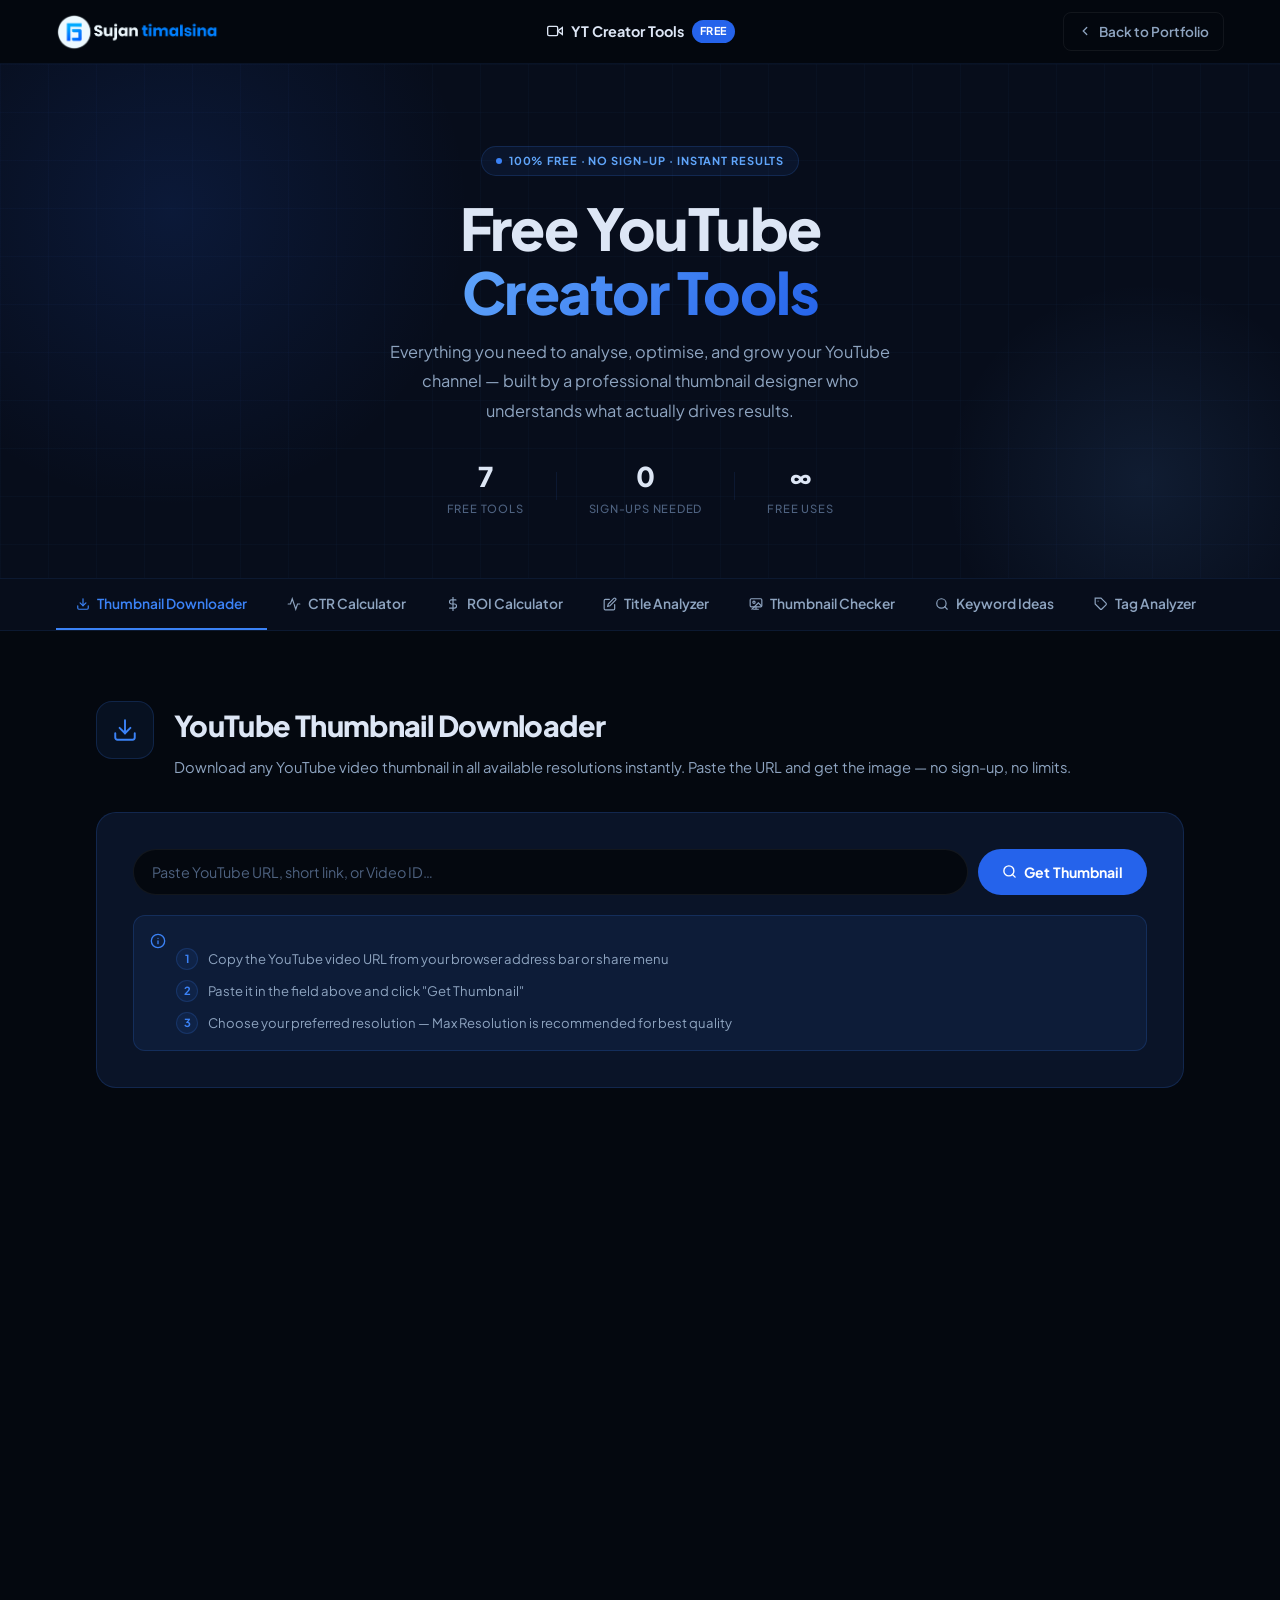
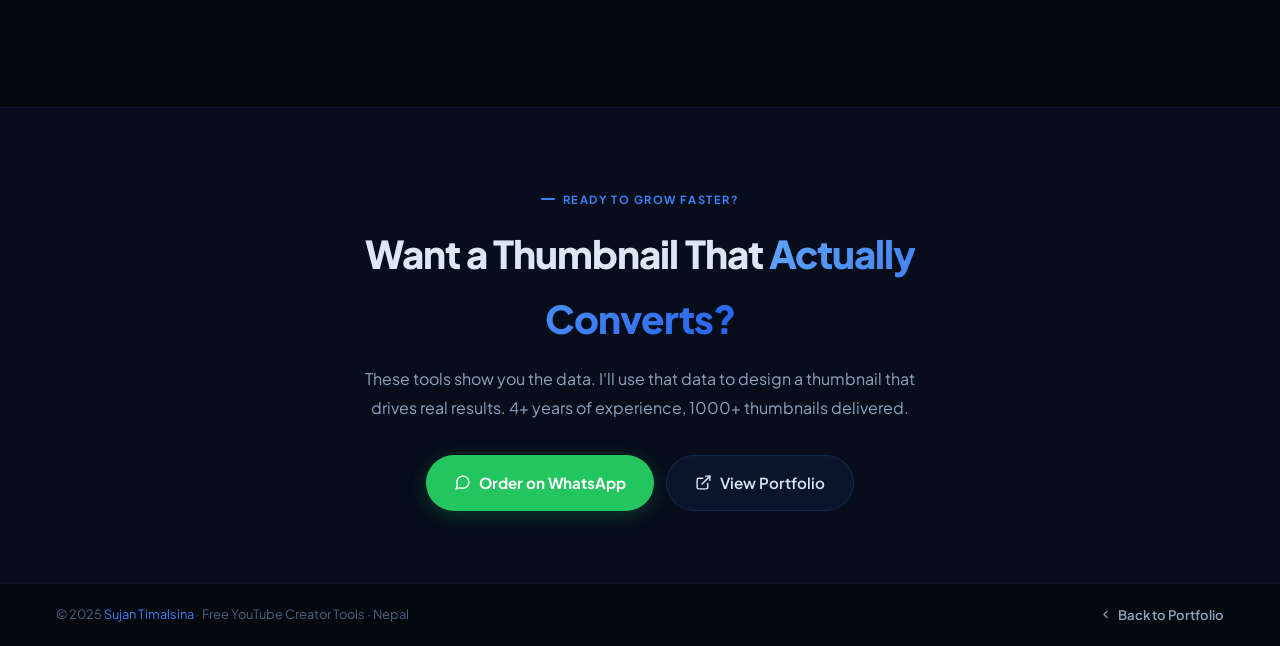
==== yt-tools.html @ bb6897b3 "first commit" ====
<!DOCTYPE html>
<html lang="en">
<head>
<meta charset="UTF-8"/>
<meta name="viewport" content="width=device-width,initial-scale=1.0,maximum-scale=5"/>
<meta name="description" content="Free YouTube Creator Tools by Sujan Timalsina – Thumbnail Downloader, CTR Calculator, ROI Calculator, Title Analyzer, and more."/>
<title>YT Tools – Free YouTube Creator Tools | Sujan Timalsina</title>
<link rel="preconnect" href="https://fonts.googleapis.com"/>
<link rel="preconnect" href="https://fonts.gstatic.com" crossorigin/>
<link href="https://fonts.googleapis.com/css2?family=Plus+Jakarta+Sans:wght@400;500;600;700;800&display=swap" rel="stylesheet"/>
<style>
:root{
  --bg:#04080f;--bg2:#070d1b;--bg3:#0a1428;--bg4:#0d1a33;
  --ac:#2563eb;--ac2:#3b82f6;--ac3:#60a5fa;
  --glow:rgba(37,99,235,.28);--sub:rgba(59,130,246,.08);--bdr:rgba(59,130,246,.18);
  --tx:#dde6f5;--tx2:#8ea4c0;--mt:#4e6280;
  --ln:rgba(59,130,246,.1);--ln2:rgba(255,255,255,.06);
  --ok:#22c55e;--warn:#f59e0b;--err:#ef4444;
  --r:12px;--r2:20px;
  --f:'Plus Jakarta Sans',system-ui,sans-serif;
}
*,*::before,*::after{box-sizing:border-box;margin:0;padding:0}
html{scroll-behavior:smooth;-webkit-text-size-adjust:100%}
body{background:var(--bg);color:var(--tx);font-family:var(--f);line-height:1.7;overflow-x:hidden;-webkit-font-smoothing:antialiased}
img{display:block;max-width:100%;height:auto}
a{text-decoration:none;color:inherit}
button{cursor:pointer;font-family:var(--f);border:none;background:none}
input,select,textarea{font-family:var(--f)}
::-webkit-scrollbar{width:4px}
::-webkit-scrollbar-track{background:var(--bg)}
::-webkit-scrollbar-thumb{background:var(--ac);border-radius:99px}
::selection{background:var(--ac);color:#fff}

/* ── LAYOUT ── */
.w{width:100%;max-width:1200px;margin:0 auto;padding:0 clamp(16px,5vw,56px)}
.wmd{width:100%;max-width:900px;margin:0 auto;padding:0 clamp(16px,5vw,56px)}
.ey{display:inline-flex;align-items:center;gap:8px;font-size:.7rem;font-weight:700;letter-spacing:.14em;text-transform:uppercase;color:var(--ac2);margin-bottom:12px}
.ey::before{content:'';width:14px;height:2px;background:var(--ac2);border-radius:2px;flex-shrink:0}
.gr{background:linear-gradient(130deg,var(--ac3),var(--ac));-webkit-background-clip:text;-webkit-text-fill-color:transparent;background-clip:text}
.rv{opacity:0;transform:translateY(20px);transition:opacity .55s ease,transform .55s ease}
.rv.in{opacity:1;transform:none}
.d1{transition-delay:.08s}.d2{transition-delay:.16s}.d3{transition-delay:.24s}

/* ── NAV ── */
#nav{position:sticky;top:0;z-index:200;height:clamp(56px,7vw,64px);display:flex;align-items:center;justify-content:space-between;padding:0 clamp(14px,5vw,56px);background:rgba(4,8,15,.92);backdrop-filter:blur(20px);-webkit-backdrop-filter:blur(20px);border-bottom:1px solid var(--ln)}
.nl img{height:clamp(28px,4.5vw,38px);width:auto}
.nback{display:inline-flex;align-items:center;gap:7px;color:var(--tx2);font-size:.85rem;font-weight:600;transition:color .2s;padding:7px 14px;border-radius:8px;border:1px solid var(--ln2)}
.nback:hover{color:var(--tx);border-color:var(--bdr);background:var(--sub)}
.ntitle{font-size:.9rem;font-weight:700;color:var(--tx);display:flex;align-items:center;gap:8px}
.ntitle span{background:var(--ac);color:#fff;font-size:.68rem;padding:2px 8px;border-radius:99px;font-weight:700;letter-spacing:.04em}

/* ── HERO BANNER ── */
.hero{background:var(--bg2);border-bottom:1px solid var(--ln);padding:clamp(48px,8vw,80px) clamp(16px,5vw,56px) clamp(36px,6vw,60px);text-align:center;position:relative;overflow:hidden}
.h-orb{position:absolute;border-radius:50%;pointer-events:none}
.h-orb1{width:clamp(300px,50vw,600px);height:clamp(300px,50vw,600px);background:radial-gradient(circle,rgba(37,99,235,.14) 0%,transparent 70%);top:-30%;left:-10%}
.h-orb2{width:clamp(200px,35vw,400px);height:clamp(200px,35vw,400px);background:radial-gradient(circle,rgba(96,165,250,.1) 0%,transparent 70%);bottom:-20%;right:-5%}
.hg{position:absolute;inset:0;background-image:linear-gradient(rgba(59,130,246,.03) 1px,transparent 1px),linear-gradient(90deg,rgba(59,130,246,.03) 1px,transparent 1px);background-size:48px 48px;pointer-events:none}
.hero-in{position:relative;z-index:1;max-width:680px;margin:0 auto}
.hero-badge{display:inline-flex;align-items:center;gap:7px;padding:5px 14px;border-radius:99px;border:1px solid var(--bdr);background:var(--sub);font-size:.69rem;font-weight:700;letter-spacing:.08em;text-transform:uppercase;color:var(--ac3);margin-bottom:20px}
.hd{width:6px;height:6px;border-radius:50%;background:var(--ac2);animation:bk 2s infinite;flex-shrink:0}
@keyframes bk{0%,100%{opacity:1}50%{opacity:.2}}
.hero h1{font-size:clamp(2rem,5.5vw,3.6rem);font-weight:800;line-height:1.1;letter-spacing:-.028em;margin-bottom:14px}
.hero p{color:var(--tx2);font-size:clamp(.88rem,2vw,1.02rem);line-height:1.8;max-width:520px;margin:0 auto 28px}
.tool-count-row{display:flex;align-items:center;justify-content:center;gap:clamp(16px,4vw,32px);flex-wrap:wrap}
.tc-item{text-align:center}
.tc-item .n{font-size:clamp(1.3rem,3vw,1.7rem);font-weight:800;color:var(--tx);letter-spacing:-.02em}
.tc-item .l{font-size:.7rem;font-weight:500;color:var(--mt);text-transform:uppercase;letter-spacing:.07em}
.tc-div{width:1px;height:28px;background:var(--ln)}

/* ── TOOL NAV PILLS ── */
.tool-nav{background:var(--bg2);border-bottom:1px solid var(--ln);padding:0 clamp(16px,5vw,56px);position:sticky;top:clamp(56px,7vw,64px);z-index:190;overflow-x:auto;scrollbar-width:none}
.tool-nav::-webkit-scrollbar{display:none}
.tool-nav-in{display:flex;gap:0;max-width:1200px;margin:0 auto}
.tn-btn{flex-shrink:0;display:flex;align-items:center;gap:7px;padding:clamp(12px,2.5vw,16px) clamp(14px,2.5vw,20px);font-size:clamp(.78rem,1.8vw,.86rem);font-weight:600;color:var(--tx2);border-bottom:2px solid transparent;transition:all .22s;cursor:pointer;white-space:nowrap;background:none;border-top:none;border-left:none;border-right:none}
.tn-btn:hover{color:var(--tx);border-bottom-color:var(--bdr)}
.tn-btn.on{color:var(--ac2);border-bottom-color:var(--ac2)}
.tn-btn svg{flex-shrink:0;color:inherit}

/* ── TOOLS GRID ── */
.tools-wrap{padding:clamp(40px,6vw,70px) 0}
.tool-section{margin-bottom:clamp(48px,7vw,80px);scroll-margin-top:clamp(120px,18vw,148px)}
.tool-hdr{display:flex;align-items:flex-start;gap:clamp(14px,2.5vw,20px);margin-bottom:clamp(22px,4vw,32px)}
.tool-icon-big{width:clamp(48px,6vw,58px);height:clamp(48px,6vw,58px);border-radius:clamp(12px,2vw,16px);background:var(--sub);border:1px solid var(--bdr);display:flex;align-items:center;justify-content:center;flex-shrink:0;color:var(--ac2)}
.tool-hdr-text h2{font-size:clamp(1.3rem,3vw,1.8rem);font-weight:800;letter-spacing:-.022em;margin-bottom:5px}
.tool-hdr-text p{color:var(--tx2);font-size:clamp(.84rem,1.8vw,.92rem);line-height:1.65}
.tool-card{background:var(--bg3);border:1px solid var(--bdr);border-radius:var(--r2);padding:clamp(22px,4vw,36px);transition:border-color .3s}
.tool-card:hover{border-color:var(--ac2)}
.tool-2col{display:grid;grid-template-columns:1fr 1fr;gap:clamp(16px,3vw,28px)}

/* ── SHARED FORM ── */
.ig{margin-bottom:clamp(12px,2vw,16px)}
.ig label{display:block;font-size:.73rem;font-weight:700;color:var(--tx2);margin-bottom:6px;text-transform:uppercase;letter-spacing:.06em}
.ig input,.ig select,.ig textarea{width:100%;background:var(--bg);border:1.5px solid var(--ln2);border-radius:10px;padding:clamp(10px,2vw,12px) 14px;color:var(--tx);font-size:.92rem;transition:border-color .2s;-webkit-appearance:none}
.ig input:focus,.ig select:focus,.ig textarea:focus{border-color:var(--ac2);outline:none}
.ig input::placeholder,.ig textarea::placeholder{color:var(--mt)}
.ig select{background-image:url("data:image/svg+xml,%3Csvg xmlns='http://www.w3.org/2000/svg' width='12' height='12' viewBox='0 0 24 24' fill='none' stroke='%238ea4c0' stroke-width='2.5' stroke-linecap='round'%3E%3Cpolyline points='6 9 12 15 18 9'/%3E%3C/svg%3E");background-repeat:no-repeat;background-position:right 14px center;padding-right:36px;cursor:pointer}
.ig textarea{resize:vertical;min-height:80px}
.ig-row{display:grid;grid-template-columns:1fr 1fr;gap:clamp(10px,2vw,16px)}
.btn-run{display:flex;align-items:center;justify-content:center;gap:8px;width:100%;background:var(--ac);color:#fff;border-radius:99px;padding:clamp(12px,2vw,14px);font-size:.94rem;font-weight:700;margin-top:clamp(14px,2.5vw,20px);transition:all .22s;border:none;cursor:pointer}
.btn-run:hover{background:#1d4ed8;transform:translateY(-2px);box-shadow:0 8px 24px var(--glow)}
.btn-sec{display:flex;align-items:center;justify-content:center;gap:7px;background:var(--bg);border:1.5px solid var(--bdr);color:var(--tx);border-radius:99px;padding:10px 20px;font-size:.86rem;font-weight:600;transition:all .22s;cursor:pointer}
.btn-sec:hover{border-color:var(--ac2);color:var(--ac2)}

/* ── RESULT BOXES ── */
.res-box{background:var(--bg);border:1.5px solid var(--bdr);border-radius:var(--r);padding:clamp(16px,3vw,24px);margin-top:clamp(14px,2.5vw,20px)}
.res-big{font-size:clamp(2rem,6vw,3.2rem);font-weight:800;color:var(--ac2);letter-spacing:-.04em;line-height:1;text-align:center}
.res-label{font-size:.78rem;color:var(--tx2);font-weight:500;text-align:center;margin-top:6px}
.res-grid{display:grid;grid-template-columns:repeat(3,1fr);gap:clamp(8px,1.5vw,12px);margin-top:clamp(12px,2vw,16px)}
.res-item{background:var(--bg2);border:1px solid var(--ln2);border-radius:var(--r);padding:clamp(11px,2vw,14px);text-align:center}
.res-item .rv2{font-size:clamp(1.1rem,2.5vw,1.35rem);font-weight:800;color:var(--tx)}
.res-item .rk{font-size:.7rem;color:var(--mt);font-weight:500;margin-top:2px}
.res-item.hi .rv2{color:var(--ac2)}
.gauge{width:100%;height:8px;background:var(--ln2);border-radius:99px;overflow:hidden;margin:clamp(12px,2vw,16px) 0 5px}
.gauge-bar{height:100%;border-radius:99px;background:linear-gradient(90deg,var(--ac),var(--ac3));transition:width .65s ease}
.rating-txt{font-size:.8rem;font-weight:600;text-align:center;min-height:18px;transition:color .3s}
.bm-table{margin-top:clamp(14px,2.5vw,20px);border:1px solid var(--ln2);border-radius:var(--r);overflow:hidden}
.bm-row{display:flex;justify-content:space-between;align-items:center;padding:clamp(9px,1.8vw,12px) clamp(12px,2vw,18px);border-bottom:1px solid var(--ln2);font-size:.8rem}
.bm-row:last-child{border-bottom:none}
.bm-row:hover{background:var(--bg2)}
.bm-label{color:var(--tx2);font-weight:500}
.bm-val{font-weight:700}
.tip-box{background:var(--sub);border:1px solid var(--bdr);border-radius:var(--r);padding:clamp(12px,2vw,16px);margin-top:clamp(12px,2vw,16px);display:flex;gap:10px;align-items:flex-start;font-size:.82rem;color:var(--tx2);line-height:1.65}
.tip-icon{flex-shrink:0;color:var(--ac2);margin-top:1px}

/* ── DOWNLOADER ── */
.dl-bar{display:flex;gap:clamp(8px,1.5vw,10px);margin-bottom:clamp(14px,2.5vw,20px);flex-wrap:wrap}
.dl-inp{flex:1;min-width:180px;background:var(--bg);border:1.5px solid var(--ln2);border-radius:99px;padding:clamp(11px,2vw,13px) 18px;color:var(--tx);font-size:.9rem;transition:border-color .2s}
.dl-inp:focus{border-color:var(--ac2);outline:none}
.dl-inp::placeholder{color:var(--mt)}
.dl-go{background:var(--ac);color:#fff;padding:clamp(11px,2vw,13px) clamp(18px,3vw,24px);border-radius:99px;font-size:.88rem;font-weight:700;transition:all .2s;display:inline-flex;align-items:center;gap:7px;white-space:nowrap;border:none;cursor:pointer}
.dl-go:hover{background:#1d4ed8}
.dl-err{display:none;align-items:center;gap:7px;color:var(--err);font-size:.82rem;margin:-6px 0 12px;padding:10px 14px;background:rgba(239,68,68,.07);border:1px solid rgba(239,68,68,.2);border-radius:var(--r)}
.dl-preview{display:none}
.dl-preview.show{display:block}
.dl-img-wrap{border-radius:12px;overflow:hidden;border:1.5px solid var(--bdr);margin-bottom:16px;position:relative}
.dl-img-wrap img{width:100%;aspect-ratio:16/9;object-fit:cover;display:block}
.dl-img-tag{position:absolute;top:10px;left:10px;background:rgba(0,0,0,.7);color:#fff;font-size:.72rem;font-weight:600;padding:4px 10px;border-radius:99px;backdrop-filter:blur(6px)}
.dl-q-grid{display:grid;grid-template-columns:repeat(2,1fr);gap:10px}
.dq-btn{display:flex;align-items:center;gap:8px;background:var(--bg);border:1.5px solid var(--bdr);color:var(--tx);border-radius:10px;padding:clamp(11px,2vw,13px) 14px;font-size:.83rem;font-weight:600;transition:all .2s;cursor:pointer;text-decoration:none;justify-content:center}
.dq-btn:hover{background:var(--ac);border-color:var(--ac);color:#fff}
.dq-res{font-size:.71rem;color:var(--mt);display:block;margin-top:2px}
.dl-steps{display:flex;flex-direction:column;gap:10px;margin-top:16px}
.dl-step{display:flex;gap:10px;align-items:flex-start;font-size:.82rem;color:var(--tx2)}
.dl-step-n{width:22px;height:22px;border-radius:50%;background:var(--sub);border:1px solid var(--bdr);display:flex;align-items:center;justify-content:center;font-size:.7rem;font-weight:700;color:var(--ac2);flex-shrink:0}

/* ── TAG ANALYZER ── */
.tag-out{display:flex;flex-wrap:wrap;gap:7px;margin-top:14px;min-height:40px}
.tag-chip{padding:5px 12px;border-radius:99px;font-size:.78rem;font-weight:600;border:1.5px solid}
.tag-chip.good{background:rgba(34,197,94,.1);border-color:rgba(34,197,94,.3);color:#4ade80}
.tag-chip.ok{background:rgba(245,158,11,.1);border-color:rgba(245,158,11,.3);color:#fbbf24}
.tag-chip.low{background:rgba(239,68,68,.1);border-color:rgba(239,68,68,.3);color:#f87171}
.char-counter{font-size:.72rem;color:var(--mt);text-align:right;margin-top:5px}
.score-ring-wrap{display:flex;flex-direction:column;align-items:center;gap:8px}
.score-ring{width:clamp(90px,12vw,110px);height:clamp(90px,12vw,110px);position:relative}
.score-ring svg{transform:rotate(-90deg)}
.score-ring-val{position:absolute;inset:0;display:flex;align-items:center;justify-content:center;font-size:clamp(1.2rem,2.5vw,1.5rem);font-weight:800;color:var(--tx)}
.score-ring-lbl{font-size:.72rem;color:var(--mt);font-weight:600;text-align:center}

/* ── THUMBNAIL CHECKER ── */
.upload-zone{border:2px dashed var(--bdr);border-radius:var(--r2);padding:clamp(32px,5vw,52px) clamp(20px,4vw,36px);text-align:center;cursor:pointer;transition:all .25s;position:relative;background:var(--bg)}
.upload-zone:hover,.upload-zone.drag{border-color:var(--ac2);background:var(--sub)}
.upload-zone input[type=file]{position:absolute;inset:0;opacity:0;cursor:pointer;width:100%;height:100%}
.upload-icon{width:52px;height:52px;border-radius:14px;background:var(--sub);border:1px solid var(--bdr);display:flex;align-items:center;justify-content:center;margin:0 auto 14px;color:var(--ac2)}
.upload-zone h4{font-size:.96rem;font-weight:700;margin-bottom:6px}
.upload-zone p{font-size:.82rem;color:var(--tx2)}
.checker-result{display:none}
.checker-result.show{display:block}
.cr-preview{border-radius:12px;overflow:hidden;border:1.5px solid var(--bdr);margin-bottom:18px}
.cr-preview img{width:100%;aspect-ratio:16/9;object-fit:contain;display:block;background:#111}
.cr-checks{display:flex;flex-direction:column;gap:8px}
.cr-check{display:flex;align-items:center;gap:10px;padding:clamp(10px,2vw,13px) clamp(12px,2vw,16px);border-radius:var(--r);border:1px solid var(--ln2);font-size:.86rem}
.cr-check .ico{width:28px;height:28px;border-radius:7px;display:flex;align-items:center;justify-content:center;flex-shrink:0}
.cr-check.pass .ico{background:rgba(34,197,94,.12);color:#4ade80}
.cr-check.fail .ico{background:rgba(239,68,68,.12);color:#f87171}
.cr-check.warn .ico{background:rgba(245,158,11,.12);color:#fbbf24}
.cr-check .lbl{flex:1;font-weight:600;color:var(--tx)}
.cr-check .val{font-size:.78rem;color:var(--tx2)}

/* ── KEYWORD IDEAS ── */
.kw-out{display:flex;flex-direction:column;gap:8px;margin-top:14px}
.kw-row{display:flex;align-items:center;gap:10px;padding:clamp(10px,2vw,13px) clamp(12px,2vw,16px);background:var(--bg);border:1px solid var(--ln2);border-radius:var(--r);transition:border-color .2s}
.kw-row:hover{border-color:var(--bdr)}
.kw-txt{flex:1;font-size:.88rem;font-weight:600;color:var(--tx)}
.kw-vol{font-size:.75rem;color:var(--tx2);white-space:nowrap}
.kw-diff{font-size:.72rem;font-weight:700;padding:2px 8px;border-radius:99px}
.kw-diff.easy{background:rgba(34,197,94,.12);color:#4ade80}
.kw-diff.med{background:rgba(245,158,11,.12);color:#fbbf24}
.kw-diff.hard{background:rgba(239,68,68,.12);color:#f87171}

/* ── TITLE ANALYZER ── */
.title-score-bar{display:flex;flex-direction:column;gap:10px;margin-top:14px}
.tsb-row{display:flex;align-items:center;gap:12px}
.tsb-label{font-size:.78rem;font-weight:600;color:var(--tx2);width:100px;flex-shrink:0}
.tsb-track{flex:1;height:7px;background:var(--ln2);border-radius:99px;overflow:hidden}
.tsb-fill{height:100%;border-radius:99px;transition:width .5s ease}
.tsb-val{font-size:.76rem;font-weight:700;width:36px;text-align:right;flex-shrink:0}
.title-tips{display:flex;flex-direction:column;gap:7px;margin-top:14px}
.title-tip{display:flex;align-items:flex-start;gap:9px;font-size:.82rem;color:var(--tx2);line-height:1.6}
.tt-ico{flex-shrink:0;margin-top:2px}

/* ── RESPONSIVE ── */
@media(max-width:900px){.tool-2col{grid-template-columns:1fr}}
@media(max-width:680px){
  .ig-row{grid-template-columns:1fr}
  .res-grid{grid-template-columns:1fr 1fr}
  .dl-q-grid{grid-template-columns:1fr}
  .tc-div{display:none}
}
@media(max-width:480px){
  .dl-bar{flex-direction:column}
  .dl-inp{min-width:unset;width:100%}
  .res-grid{grid-template-columns:repeat(2,1fr)}
}
</style>
</head>
<body>

<!-- NAV -->
<nav id="nav">
  <a href="index.html" class="nl"><img src="logo_png.png" alt="Sujan Timalsina"/></a>
  <div class="ntitle">
    <svg width="16" height="16" viewBox="0 0 24 24" fill="none" stroke="currentColor" stroke-width="2" stroke-linecap="round"><polygon points="23 7 16 12 23 17 23 7"/><rect x="1" y="5" width="15" height="14" rx="2"/></svg>
    YT Creator Tools <span>FREE</span>
  </div>
  <a href="index.html" class="nback">
    <svg width="14" height="14" viewBox="0 0 24 24" fill="none" stroke="currentColor" stroke-width="2.2" stroke-linecap="round"><polyline points="15 18 9 12 15 6"/></svg>
    Back to Portfolio
  </a>
</nav>

<!-- HERO -->
<div class="hero">
  <div class="h-orb h-orb1"></div>
  <div class="h-orb h-orb2"></div>
  <div class="hg"></div>
  <div class="hero-in">
    <div class="hero-badge"><span class="hd"></span>100% Free · No Sign-up · Instant Results</div>
    <h1>Free YouTube<br/><span class="gr">Creator Tools</span></h1>
    <p>Everything you need to analyse, optimise, and grow your YouTube channel — built by a professional thumbnail designer who understands what actually drives results.</p>
    <div class="tool-count-row">
      <div class="tc-item"><div class="n">7</div><div class="l">Free Tools</div></div>
      <div class="tc-div"></div>
      <div class="tc-item"><div class="n">0</div><div class="l">Sign-ups needed</div></div>
      <div class="tc-div"></div>
      <div class="tc-item"><div class="n">∞</div><div class="l">Free uses</div></div>
    </div>
  </div>
</div>

<!-- TOOL NAV -->
<div class="tool-nav">
  <div class="tool-nav-in">
    <button class="tn-btn on" onclick="scrollTo('dl')">
      <svg width="14" height="14" viewBox="0 0 24 24" fill="none" stroke="currentColor" stroke-width="2" stroke-linecap="round"><path d="M21 15v4a2 2 0 01-2 2H5a2 2 0 01-2-2v-4"/><polyline points="7 10 12 15 17 10"/><line x1="12" y1="15" x2="12" y2="3"/></svg>
      Thumbnail Downloader
    </button>
    <button class="tn-btn" onclick="scrollTo('ctr')">
      <svg width="14" height="14" viewBox="0 0 24 24" fill="none" stroke="currentColor" stroke-width="2" stroke-linecap="round"><polyline points="22 12 18 12 15 21 9 3 6 12 2 12"/></svg>
      CTR Calculator
    </button>
    <button class="tn-btn" onclick="scrollTo('roi')">
      <svg width="14" height="14" viewBox="0 0 24 24" fill="none" stroke="currentColor" stroke-width="2" stroke-linecap="round"><line x1="12" y1="1" x2="12" y2="23"/><path d="M17 5H9.5a3.5 3.5 0 000 7h5a3.5 3.5 0 010 7H6"/></svg>
      ROI Calculator
    </button>
    <button class="tn-btn" onclick="scrollTo('title')">
      <svg width="14" height="14" viewBox="0 0 24 24" fill="none" stroke="currentColor" stroke-width="2" stroke-linecap="round"><path d="M11 4H4a2 2 0 00-2 2v14a2 2 0 002 2h14a2 2 0 002-2v-7"/><path d="M18.5 2.5a2.121 2.121 0 013 3L12 15l-4 1 1-4 9.5-9.5z"/></svg>
      Title Analyzer
    </button>
    <button class="tn-btn" onclick="scrollTo('checker')">
      <svg width="14" height="14" viewBox="0 0 24 24" fill="none" stroke="currentColor" stroke-width="2" stroke-linecap="round"><rect x="2" y="3" width="20" height="14" rx="2"/><path d="M8 21h8M12 17v4"/><circle cx="8.5" cy="9" r="2"/><path d="m21 15-5-5L5 21"/></svg>
      Thumbnail Checker
    </button>
    <button class="tn-btn" onclick="scrollTo('keyword')">
      <svg width="14" height="14" viewBox="0 0 24 24" fill="none" stroke="currentColor" stroke-width="2" stroke-linecap="round"><circle cx="11" cy="11" r="8"/><line x1="21" y1="21" x2="16.65" y2="16.65"/></svg>
      Keyword Ideas
    </button>
    <button class="tn-btn" onclick="scrollTo('tags')">
      <svg width="14" height="14" viewBox="0 0 24 24" fill="none" stroke="currentColor" stroke-width="2" stroke-linecap="round"><path d="M20.59 13.41l-7.17 7.17a2 2 0 01-2.83 0L2 12V2h10l8.59 8.59a2 2 0 010 2.82z"/><line x1="7" y1="7" x2="7.01" y2="7"/></svg>
      Tag Analyzer
    </button>
  </div>
</div>

<!-- TOOLS -->
<div class="tools-wrap">
  <div class="w">

    <!-- ① THUMBNAIL DOWNLOADER -->
    <div class="tool-section rv" id="dl">
      <div class="tool-hdr">
        <div class="tool-icon-big">
          <svg width="26" height="26" viewBox="0 0 24 24" fill="none" stroke="currentColor" stroke-width="1.8" stroke-linecap="round"><path d="M21 15v4a2 2 0 01-2 2H5a2 2 0 01-2-2v-4"/><polyline points="7 10 12 15 17 10"/><line x1="12" y1="15" x2="12" y2="3"/></svg>
        </div>
        <div class="tool-hdr-text">
          <h2>YouTube Thumbnail Downloader</h2>
          <p>Download any YouTube video thumbnail in all available resolutions instantly. Paste the URL and get the image — no sign-up, no limits.</p>
        </div>
      </div>
      <div class="tool-card">
        <div class="dl-bar">
          <input type="text" class="dl-inp" id="ytUrl" placeholder="Paste YouTube URL, short link, or Video ID…"/>
          <button class="dl-go" onclick="fetchThumb()">
            <svg width="15" height="15" viewBox="0 0 24 24" fill="none" stroke="currentColor" stroke-width="2.2" stroke-linecap="round"><circle cx="11" cy="11" r="8"/><line x1="21" y1="21" x2="16.65" y2="16.65"/></svg>
            Get Thumbnail
          </button>
        </div>
        <div class="dl-err" id="dlErr">
          <svg width="14" height="14" viewBox="0 0 24 24" fill="none" stroke="currentColor" stroke-width="2" stroke-linecap="round"><circle cx="12" cy="12" r="10"/><line x1="12" y1="8" x2="12" y2="12"/><line x1="12" y1="16" x2="12.01" y2="16"/></svg>
          Please enter a valid YouTube URL or Video ID.
        </div>
        <div class="dl-preview" id="dlPreview">
          <div class="dl-img-wrap">
            <img id="dlImg" src="" alt="Thumbnail Preview"/>
            <div class="dl-img-tag" id="dlVidId">Video ID: —</div>
          </div>
          <p style="font-size:.8rem;color:var(--tx2);font-weight:600;margin-bottom:10px">Choose quality to download:</p>
          <div class="dl-q-grid" id="dlBtns"></div>
        </div>
        <div class="tip-box" style="margin-top:16px">
          <svg class="tip-icon" width="16" height="16" viewBox="0 0 24 24" fill="none" stroke="currentColor" stroke-width="2" stroke-linecap="round"><circle cx="12" cy="12" r="10"/><line x1="12" y1="16" x2="12" y2="12"/><line x1="12" y1="8" x2="12.01" y2="8"/></svg>
          <div>
            <div class="dl-steps">
              <div class="dl-step"><span class="dl-step-n">1</span>Copy the YouTube video URL from your browser address bar or share menu</div>
              <div class="dl-step"><span class="dl-step-n">2</span>Paste it in the field above and click "Get Thumbnail"</div>
              <div class="dl-step"><span class="dl-step-n">3</span>Choose your preferred resolution — Max Resolution is recommended for best quality</div>
            </div>
          </div>
        </div>
      </div>
    </div>

    <!-- ② CTR CALCULATOR -->
    <div class="tool-section rv" id="ctr">
      <div class="tool-hdr">
        <div class="tool-icon-big">
          <svg width="26" height="26" viewBox="0 0 24 24" fill="none" stroke="currentColor" stroke-width="1.8" stroke-linecap="round"><polyline points="22 12 18 12 15 21 9 3 6 12 2 12"/></svg>
        </div>
        <div class="tool-hdr-text">
          <h2>CTR Calculator</h2>
          <p>Calculate your YouTube click-through rate, estimate retention, and see exactly how your channel stacks up against benchmarks.</p>
        </div>
      </div>
      <div class="tool-2col">
        <div class="tool-card">
          <div class="ig-row">
            <div class="ig"><label>Total Impressions</label><input type="number" id="cImp" placeholder="e.g. 50000" min="0" oninput="calcCTR()"/></div>
            <div class="ig"><label>Total Clicks (Views)</label><input type="number" id="cCli" placeholder="e.g. 2500" min="0" oninput="calcCTR()"/></div>
          </div>
          <div class="ig-row">
            <div class="ig"><label>Watch Time (hours)</label><input type="number" id="cWT" placeholder="e.g. 800" min="0" oninput="calcCTR()"/></div>
            <div class="ig"><label>Avg. View Duration (sec)</label><input type="number" id="cAVD" placeholder="e.g. 240" min="0" oninput="calcCTR()"/></div>
          </div>
          <div class="ig">
            <label>Content Niche</label>
            <select id="cNiche" onchange="calcCTR()">
              <option value="gen">General / Mixed</option>
              <option value="gaming">Gaming</option>
              <option value="edu">Education / Tutorials</option>
              <option value="finance">Finance / Business</option>
              <option value="lifestyle">Lifestyle / Vlogging</option>
              <option value="tech">Technology</option>
              <option value="fitness">Fitness / Health</option>
              <option value="food">Food / Cooking</option>
            </select>
          </div>
          <div class="bm-table" id="ctrBM">
            <div class="bm-row" style="background:var(--bg2);border-bottom:1px solid var(--ln2)"><span class="bm-label" style="font-weight:700;color:var(--tx)">Niche Benchmarks</span><span class="bm-val" style="color:var(--tx2);font-weight:500">Average CTR</span></div>
            <div class="bm-row"><span class="bm-label">Below Average</span><span class="bm-val" style="color:#f87171">&lt; 2%</span></div>
            <div class="bm-row"><span class="bm-label">Average</span><span class="bm-val" style="color:#fb923c">2% – 5%</span></div>
            <div class="bm-row"><span class="bm-label">Good</span><span class="bm-val" style="color:#facc15">5% – 10%</span></div>
            <div class="bm-row"><span class="bm-label">Excellent</span><span class="bm-val" style="color:#4ade80">&gt; 10%</span></div>
          </div>
        </div>
        <div>
          <div class="res-box">
            <div class="res-big" id="ctrVal">0.00%</div>
            <div class="res-label">Click-Through Rate</div>
            <div class="gauge"><div class="gauge-bar" id="ctrBar" style="width:0%"></div></div>
            <div class="rating-txt" id="ctrRat" style="color:var(--mt)">Enter your data to calculate</div>
          </div>
          <div class="res-grid" style="margin-top:12px">
            <div class="res-item hi"><div class="rv2" id="ctrViews">—</div><div class="rk">Total Views</div></div>
            <div class="res-item"><div class="rv2" id="ctrRet">—</div><div class="rk">Retention %</div></div>
            <div class="res-item"><div class="rv2" id="ctrScore">—</div><div class="rk">Score</div></div>
            <div class="res-item"><div class="rv2" id="ctrImprPV">—</div><div class="rk">Impr/View</div></div>
            <div class="res-item"><div class="rv2" id="ctrWTpV">—</div><div class="rk">Watch min/View</div></div>
            <div class="res-item hi"><div class="rv2" id="ctrGrade">—</div><div class="rk">Overall Grade</div></div>
          </div>
          <div class="tip-box">
            <svg class="tip-icon" width="15" height="15" viewBox="0 0 24 24" fill="none" stroke="currentColor" stroke-width="2" stroke-linecap="round"><polygon points="12 2 15.09 8.26 22 9.27 17 14.14 18.18 21.02 12 17.77 5.82 21.02 7 14.14 2 9.27 8.91 8.26 12 2"/></svg>
            <span>A professional thumbnail designer can increase your CTR by 2×–5×. <a href="index.html#contact" style="color:var(--ac2);font-weight:600">Get a custom thumbnail →</a></span>
          </div>
        </div>
      </div>
    </div>

    <!-- ③ ROI CALCULATOR -->
    <div class="tool-section rv" id="roi">
      <div class="tool-hdr">
        <div class="tool-icon-big">
          <svg width="26" height="26" viewBox="0 0 24 24" fill="none" stroke="currentColor" stroke-width="1.8" stroke-linecap="round"><line x1="12" y1="1" x2="12" y2="23"/><path d="M17 5H9.5a3.5 3.5 0 000 7h5a3.5 3.5 0 010 7H6"/></svg>
        </div>
        <div class="tool-hdr-text">
          <h2>Thumbnail ROI Calculator</h2>
          <p>Find out how much revenue a professional thumbnail investment can generate, and whether upgrading your designs makes financial sense.</p>
        </div>
      </div>
      <div class="tool-2col">
        <div class="tool-card">
          <div class="ig"><label>Thumbnail Design Cost ($)</label><input type="number" id="rCost" placeholder="e.g. 15" min="0" step="0.01" oninput="calcROI()"/></div>
          <div class="ig-row">
            <div class="ig"><label>Monthly Video Views</label><input type="number" id="rViews" placeholder="e.g. 10000" min="0" oninput="calcROI()"/></div>
            <div class="ig"><label>RPM ($ per 1K views)</label><input type="number" id="rRPM" placeholder="e.g. 3.50" min="0" step="0.01" oninput="calcROI()"/></div>
          </div>
          <div class="ig-row">
            <div class="ig"><label>Current CTR (%)</label><input type="number" id="rCurCTR" placeholder="e.g. 3" min="0" max="100" step="0.1" oninput="calcROI()"/></div>
            <div class="ig"><label>Expected CTR after upgrade (%)</label><input type="number" id="rNewCTR" placeholder="e.g. 8" min="0" max="100" step="0.1" oninput="calcROI()"/></div>
          </div>
          <div class="ig"><label>Monthly impressions</label><input type="number" id="rImpr" placeholder="e.g. 50000" min="0" oninput="calcROI()"/></div>
        </div>
        <div>
          <div class="res-box">
            <div class="res-big" id="roiVal" style="color:var(--ac2)">0%</div>
            <div class="res-label">Return on Investment</div>
          </div>
          <div class="res-grid" style="margin-top:12px">
            <div class="res-item hi"><div class="rv2" id="roiProfit">$0</div><div class="rk">Net Profit</div></div>
            <div class="res-item"><div class="rv2" id="roiRevenue">$0</div><div class="rk">Est. Revenue</div></div>
            <div class="res-item"><div class="rv2" id="roiExtraViews">0</div><div class="rk">Extra Views</div></div>
            <div class="res-item"><div class="rv2" id="roiCPV">$0.000</div><div class="rk">Cost / View</div></div>
            <div class="res-item"><div class="rv2" id="roiPayback">—</div><div class="rk">Payback Days</div></div>
            <div class="res-item hi"><div class="rv2" id="roiVerdict">—</div><div class="rk">Verdict</div></div>
          </div>
          <div class="bm-table" style="margin-top:12px">
            <div class="bm-row"><span class="bm-label">Break Even</span><span class="bm-val" style="color:#94a3b8">0%</span></div>
            <div class="bm-row"><span class="bm-label">Good ROI</span><span class="bm-val" style="color:#facc15">50% – 200%</span></div>
            <div class="bm-row"><span class="bm-label">Excellent ROI</span><span class="bm-val" style="color:#4ade80">&gt; 200%</span></div>
          </div>
        </div>
      </div>
    </div>

    <!-- ④ VIDEO TITLE ANALYZER -->
    <div class="tool-section rv" id="title">
      <div class="tool-hdr">
        <div class="tool-icon-big">
          <svg width="26" height="26" viewBox="0 0 24 24" fill="none" stroke="currentColor" stroke-width="1.8" stroke-linecap="round"><path d="M11 4H4a2 2 0 00-2 2v14a2 2 0 002 2h14a2 2 0 002-2v-7"/><path d="M18.5 2.5a2.121 2.121 0 013 3L12 15l-4 1 1-4 9.5-9.5z"/></svg>
        </div>
        <div class="tool-hdr-text">
          <h2>Video Title Analyzer</h2>
          <p>Score your YouTube video title for length, power words, emotional impact, CTR potential, and SEO strength — instantly.</p>
        </div>
      </div>
      <div class="tool-2col">
        <div class="tool-card">
          <div class="ig">
            <label>Enter Your Video Title</label>
            <input type="text" id="titleInp" placeholder="e.g. I Built a PC for $200 and It Changed Everything" oninput="analyzeTitle()"/>
            <div class="char-counter" id="titleCC">0 / 100 characters</div>
          </div>
          <div class="ig">
            <label>Content Category</label>
            <select id="titleCat" onchange="analyzeTitle()">
              <option value="how-to">How-To / Tutorial</option>
              <option value="review">Review / Unboxing</option>
              <option value="challenge">Challenge / Experiment</option>
              <option value="vlog">Vlog / Story</option>
              <option value="list">List / Countdown</option>
              <option value="news">News / Update</option>
            </select>
          </div>
          <div class="tip-box">
            <svg class="tip-icon" width="15" height="15" viewBox="0 0 24 24" fill="none" stroke="currentColor" stroke-width="2" stroke-linecap="round"><path d="M9.663 17h4.673M12 3v1m6.364 1.636l-.707.707M21 12h-1M4 12H3M6.343 6.343l-.707-.707M6.343 17.657l-.707.707M16 12a4 4 0 11-8 0 4 4 0 018 0z"/></svg>
            <div><strong style="color:var(--tx)">Pro Tips:</strong> Aim for 50–70 characters. Use numbers, power words like "Ultimate", "Secret", "Proven". Create curiosity gaps. Include your main keyword near the start.</div>
          </div>
        </div>
        <div>
          <div class="res-box" style="text-align:center">
            <div style="display:flex;align-items:center;justify-content:center;gap:24px;flex-wrap:wrap">
              <div class="score-ring-wrap">
                <div class="score-ring">
                  <svg width="100%" height="100%" viewBox="0 0 110 110">
                    <circle cx="55" cy="55" r="48" fill="none" stroke="var(--ln2)" stroke-width="8"/>
                    <circle id="titleRingBar" cx="55" cy="55" r="48" fill="none" stroke="var(--ac2)" stroke-width="8" stroke-dasharray="301.6" stroke-dashoffset="301.6" stroke-linecap="round" style="transition:stroke-dashoffset .6s ease"/>
                  </svg>
                  <div class="score-ring-val" id="titleScore">0</div>
                </div>
                <div class="score-ring-lbl">Overall Score</div>
              </div>
            </div>
          </div>
          <div class="title-score-bar" id="titleBars"></div>
          <div class="title-tips" id="titleTips" style="margin-top:16px"></div>
        </div>
      </div>
    </div>

    <!-- ⑤ THUMBNAIL CHECKER -->
    <div class="tool-section rv" id="checker">
      <div class="tool-hdr">
        <div class="tool-icon-big">
          <svg width="26" height="26" viewBox="0 0 24 24" fill="none" stroke="currentColor" stroke-width="1.8" stroke-linecap="round"><rect x="2" y="3" width="20" height="14" rx="2"/><path d="M8 21h8M12 17v4"/><circle cx="8.5" cy="9" r="2"/><path d="m21 15-5-5L5 21"/></svg>
        </div>
        <div class="tool-hdr-text">
          <h2>Thumbnail Quality Checker</h2>
          <p>Upload your thumbnail and instantly check dimensions, file size, aspect ratio, and YouTube compliance — before you publish.</p>
        </div>
      </div>
      <div class="tool-2col">
        <div class="tool-card">
          <div class="upload-zone" id="dropZone">
            <input type="file" accept="image/*" onchange="checkThumb(this)" id="thumbFile"/>
            <div class="upload-icon">
              <svg width="24" height="24" viewBox="0 0 24 24" fill="none" stroke="currentColor" stroke-width="1.8" stroke-linecap="round"><path d="M21 15v4a2 2 0 01-2 2H5a2 2 0 01-2-2v-4"/><polyline points="17 8 12 3 7 8"/><line x1="12" y1="3" x2="12" y2="15"/></svg>
            </div>
            <h4>Upload Your Thumbnail</h4>
            <p>Drag & drop or click to browse<br/><span style="color:var(--mt);font-size:.75rem">JPG, PNG, WEBP · Max 2MB</span></p>
          </div>
          <div class="tip-box" style="margin-top:14px">
            <svg class="tip-icon" width="15" height="15" viewBox="0 0 24 24" fill="none" stroke="currentColor" stroke-width="2" stroke-linecap="round"><polyline points="20 6 9 17 4 12"/></svg>
            <div><strong style="color:var(--tx)">YouTube Requirements:</strong> 1280×720 px minimum, 16:9 ratio, JPG/PNG/GIF/WEBP, under 2MB. Custom thumbnails available for monetized channels.</div>
          </div>
        </div>
        <div class="checker-result" id="checkerResult">
          <div class="cr-preview"><img id="crImg" src="" alt="Thumbnail Preview"/></div>
          <div class="cr-checks" id="crChecks"></div>
        </div>
        <div id="checkerPlaceholder" style="display:flex;align-items:center;justify-content:center;height:200px;color:var(--mt);font-size:.88rem;flex-direction:column;gap:12px;background:var(--bg3);border:1px solid var(--ln2);border-radius:var(--r2)">
          <svg width="36" height="36" viewBox="0 0 24 24" fill="none" stroke="currentColor" stroke-width="1.4" stroke-linecap="round" style="opacity:.4"><rect x="2" y="3" width="20" height="14" rx="2"/><circle cx="8.5" cy="9" r="2"/><path d="m21 15-5-5L5 21"/></svg>
          Upload a thumbnail to see your quality report
        </div>
      </div>
    </div>

    <!-- ⑥ KEYWORD IDEAS -->
    <div class="tool-section rv" id="keyword">
      <div class="tool-hdr">
        <div class="tool-icon-big">
          <svg width="26" height="26" viewBox="0 0 24 24" fill="none" stroke="currentColor" stroke-width="1.8" stroke-linecap="round"><circle cx="11" cy="11" r="8"/><line x1="21" y1="21" x2="16.65" y2="16.65"/></svg>
        </div>
        <div class="tool-hdr-text">
          <h2>YouTube Keyword Ideas</h2>
          <p>Generate keyword and title ideas based on your topic. Discover what people are searching for, and find angles that haven't been over-covered.</p>
        </div>
      </div>
      <div class="tool-card">
        <div style="display:flex;gap:10px;flex-wrap:wrap;margin-bottom:20px">
          <div style="flex:1;min-width:200px" class="ig" style="margin:0">
            <label>Your Topic or Keyword</label>
            <input type="text" id="kwInp" placeholder="e.g. how to grow on YouTube" style="width:100%;background:var(--bg);border:1.5px solid var(--ln2);border-radius:10px;padding:12px 14px;color:var(--tx);font-size:.92rem"/>
          </div>
          <div class="ig" style="margin:0">
            <label>Niche</label>
            <select id="kwNiche" style="background:var(--bg);border:1.5px solid var(--ln2);border-radius:10px;padding:12px 14px;color:var(--tx);font-size:.92rem;min-width:140px;background-image:url(\"data:image/svg+xml,%3Csvg xmlns='http://www.w3.org/2000/svg' width='12' height='12' viewBox='0 0 24 24' fill='none' stroke='%238ea4c0' stroke-width='2.5' stroke-linecap='round'%3E%3Cpolyline points='6 9 12 15 18 9'/%3E%3C/svg%3E\");background-repeat:no-repeat;background-position:right 14px center;padding-right:36px;-webkit-appearance:none">
              <option>Gaming</option><option>Education</option><option>Tech</option><option>Finance</option>
              <option>Lifestyle</option><option>Fitness</option><option>Food</option><option>Travel</option>
            </select>
          </div>
          <div style="display:flex;align-items:flex-end">
            <button class="btn-run" style="margin:0;width:auto;padding:12px 24px" onclick="genKeywords()">
              <svg width="15" height="15" viewBox="0 0 24 24" fill="none" stroke="currentColor" stroke-width="2.2" stroke-linecap="round"><circle cx="11" cy="11" r="8"/><line x1="21" y1="21" x2="16.65" y2="16.65"/></svg>
              Generate Ideas
            </button>
          </div>
        </div>
        <div class="kw-out" id="kwOut">
          <div style="color:var(--mt);font-size:.88rem;padding:20px 0;text-align:center;width:100%">Enter a topic and click Generate to see keyword ideas</div>
        </div>
      </div>
    </div>

    <!-- ⑦ TAG ANALYZER -->
    <div class="tool-section rv" id="tags">
      <div class="tool-hdr">
        <div class="tool-icon-big">
          <svg width="26" height="26" viewBox="0 0 24 24" fill="none" stroke="currentColor" stroke-width="1.8" stroke-linecap="round"><path d="M20.59 13.41l-7.17 7.17a2 2 0 01-2.83 0L2 12V2h10l8.59 8.59a2 2 0 010 2.82z"/><line x1="7" y1="7" x2="7.01" y2="7"/></svg>
        </div>
        <div class="tool-hdr-text">
          <h2>YouTube Tag Analyzer</h2>
          <p>Paste your video tags and instantly analyse their effectiveness — see which ones are strong, which need improvement, and what's missing.</p>
        </div>
      </div>
      <div class="tool-2col">
        <div class="tool-card">
          <div class="ig">
            <label>Paste Your Tags (comma-separated)</label>
            <textarea id="tagInp" rows="5" placeholder="thumbnail design, youtube tips, how to design thumbnails, youtube growth, ctr optimization…"></textarea>
            <div class="char-counter" id="tagCC">0 tags · 0 characters</div>
          </div>
          <button class="btn-run" onclick="analyzeTags()">
            <svg width="15" height="15" viewBox="0 0 24 24" fill="none" stroke="currentColor" stroke-width="2.2" stroke-linecap="round"><polyline points="22 12 18 12 15 21 9 3 6 12 2 12"/></svg>
            Analyze Tags
          </button>
        </div>
        <div>
          <div class="res-box" style="margin-top:0">
            <div class="res-grid" style="margin-top:0">
              <div class="res-item hi"><div class="rv2" id="tagCount">0</div><div class="rk">Total Tags</div></div>
              <div class="res-item"><div class="rv2" id="tagChars">0</div><div class="rk">Characters</div></div>
              <div class="res-item"><div class="rv2" id="tagScore2">—</div><div class="rk">Tag Score</div></div>
            </div>
          </div>
          <div class="tag-out" id="tagOut" style="margin-top:14px">
            <div style="color:var(--mt);font-size:.82rem;padding:8px 0">Your analysed tags will appear here</div>
          </div>
          <div class="bm-table" style="margin-top:14px">
            <div class="bm-row" style="background:var(--bg2)"><span class="bm-label" style="font-weight:700;color:var(--tx)">Tag Legend</span><span></span></div>
            <div class="bm-row"><span class="bm-label">🟢 Strong</span><span class="bm-val" style="color:#4ade80">3–30 chars, specific</span></div>
            <div class="bm-row"><span class="bm-label">🟡 Average</span><span class="bm-val" style="color:#fbbf24">1–2 words, broad</span></div>
            <div class="bm-row"><span class="bm-label">🔴 Weak</span><span class="bm-val" style="color:#f87171">Too short / too long</span></div>
          </div>
          <div id="tagSuggestions" style="margin-top:12px"></div>
        </div>
      </div>
    </div>

  </div><!-- /w -->
</div><!-- /tools-wrap -->

<!-- CTA FOOTER BANNER -->
<div style="background:var(--bg2);border-top:1px solid var(--ln);padding:clamp(48px,8vw,72px) clamp(16px,5vw,56px);text-align:center">
  <div style="max-width:580px;margin:0 auto">
    <div class="ey" style="justify-content:center">Ready to grow faster?</div>
    <h2 style="font-size:clamp(1.6rem,4vw,2.4rem);font-weight:800;letter-spacing:-.025em;margin-bottom:14px">Want a Thumbnail That <span class="gr">Actually Converts?</span></h2>
    <p style="color:var(--tx2);font-size:clamp(.88rem,2vw,1rem);line-height:1.8;margin-bottom:32px">These tools show you the data. I'll use that data to design a thumbnail that drives real results. 4+ years of experience, 1000+ thumbnails delivered.</p>
    <div style="display:flex;gap:12px;justify-content:center;flex-wrap:wrap">
      <a href="https://wa.link/rbuumc" target="_blank" style="display:inline-flex;align-items:center;gap:8px;background:#22c55e;color:#fff;padding:14px 28px;border-radius:99px;font-size:.95rem;font-weight:700;transition:all .22s;box-shadow:0 4px 18px rgba(34,197,94,.25)" onmouseover="this.style.background='#16a34a'" onmouseout="this.style.background='#22c55e'">
        <svg width="17" height="17" viewBox="0 0 24 24" fill="none" stroke="currentColor" stroke-width="2" stroke-linecap="round"><path d="M21 11.5a8.38 8.38 0 01-.9 3.8 8.5 8.5 0 01-7.6 4.7 8.38 8.38 0 01-3.8-.9L3 21l1.9-5.7a8.38 8.38 0 01-.9-3.8 8.5 8.5 0 014.7-7.6 8.38 8.38 0 013.8-.9h.5a8.48 8.48 0 018 8v.5z"/></svg>
        Order on WhatsApp
      </a>
      <a href="index.html#contact" style="display:inline-flex;align-items:center;gap:8px;border:1.5px solid var(--bdr);color:var(--tx);padding:14px 28px;border-radius:99px;font-size:.95rem;font-weight:600;transition:all .22s;background:var(--sub)" onmouseover="this.style.borderColor='var(--ac2)';this.style.color='var(--ac3)'" onmouseout="this.style.borderColor='var(--bdr)';this.style.color='var(--tx)'">
        <svg width="17" height="17" viewBox="0 0 24 24" fill="none" stroke="currentColor" stroke-width="2" stroke-linecap="round"><path d="M18 13v6a2 2 0 01-2 2H5a2 2 0 01-2-2V8a2 2 0 012-2h6"/><polyline points="15 3 21 3 21 9"/><line x1="10" y1="14" x2="21" y2="3"/></svg>
        View Portfolio
      </a>
    </div>
  </div>
</div>

<footer style="background:var(--bg);border-top:1px solid var(--ln);padding:20px clamp(16px,5vw,56px);display:flex;justify-content:space-between;align-items:center;flex-wrap:wrap;gap:12px">
  <p style="font-size:.8rem;color:var(--mt)">© 2025 <a href="index.html" style="color:var(--ac2)">Sujan Timalsina</a> · Free YouTube Creator Tools · Nepal</p>
  <a href="index.html" style="display:inline-flex;align-items:center;gap:6px;color:var(--tx2);font-size:.82rem;font-weight:600;transition:color .2s" onmouseover="this.style.color='var(--tx)'" onmouseout="this.style.color='var(--tx2)'">
    <svg width="13" height="13" viewBox="0 0 24 24" fill="none" stroke="currentColor" stroke-width="2" stroke-linecap="round"><polyline points="15 18 9 12 15 6"/></svg>
    Back to Portfolio
  </a>
</footer>

<script>
/* ── TOOL NAV SCROLL ── */
function scrollTo(id){
  document.getElementById(id).scrollIntoView({behavior:'smooth',block:'start'});
  document.querySelectorAll('.tn-btn').forEach(b=>b.classList.remove('on'));
  event.currentTarget.classList.add('on');
}
// update active tab on scroll
const sections=['dl','ctr','roi','title','checker','keyword','tags'];
window.addEventListener('scroll',()=>{
  const btns=document.querySelectorAll('.tn-btn');
  const off=document.getElementById('nav').offsetHeight+document.querySelector('.tool-nav').offsetHeight+60;
  let cur=0;
  sections.forEach((id,i)=>{const el=document.getElementById(id);if(el&&el.getBoundingClientRect().top<=off)cur=i;});
  btns.forEach((b,i)=>{b.classList.toggle('on',i===cur);});
},{passive:true});

/* ── THUMBNAIL DOWNLOADER ── */
function extractVid(url){
  const s=(url||'').trim();
  const pp=[/(?:youtube\.com\/watch\?v=|youtu\.be\/|youtube\.com\/embed\/|youtube\.com\/shorts\/)([a-zA-Z0-9_-]{11})/,/^([a-zA-Z0-9_-]{11})$/];
  for(const p of pp){const m=s.match(p);if(m)return m[1];}
  return null;
}
function fetchThumb(){
  const url=document.getElementById('ytUrl').value;
  const err=document.getElementById('dlErr');
  const prev=document.getElementById('dlPreview');
  const img=document.getElementById('dlImg');
  const btns=document.getElementById('dlBtns');
  err.style.display='none'; prev.classList.remove('show');
  const vid=extractVid(url);
  if(!vid){err.style.display='flex';return;}
  document.getElementById('dlVidId').textContent='Video ID: '+vid;
  img.src=`https://img.youtube.com/vi/${vid}/maxresdefault.jpg`;
  img.onerror=function(){this.src=`https://img.youtube.com/vi/${vid}/hqdefault.jpg`;this.onerror=null;};
  const qs=[{l:'Max Resolution',k:'maxresdefault',r:'1280×720'},{l:'High Quality',k:'hqdefault',r:'480×360'},{l:'Medium Quality',k:'mqdefault',r:'320×180'},{l:'Standard',k:'sddefault',r:'640×480'}];
  btns.innerHTML='';
  qs.forEach(q=>{
    const a=document.createElement('a');
    a.href=`https://img.youtube.com/vi/${vid}/${q.k}.jpg`;
    a.target='_blank'; a.className='dq-btn';
    a.innerHTML=`<svg width="13" height="13" viewBox="0 0 24 24" fill="none" stroke="currentColor" stroke-width="2.2" stroke-linecap="round"><path d="M21 15v4a2 2 0 01-2 2H5a2 2 0 01-2-2v-4"/><polyline points="7 10 12 15 17 10"/><line x1="12" y1="15" x2="12" y2="3"/></svg><div><strong>${q.l}</strong><span class="dq-res">${q.r}</span></div>`;
    btns.appendChild(a);
  });
  prev.classList.add('show');
}
document.getElementById('ytUrl').addEventListener('keydown',e=>{if(e.key==='Enter')fetchThumb();});

/* ── CTR CALCULATOR ── */
const nicheAvg={gen:[3,6],gaming:[2,5],edu:[4,8],finance:[3,7],lifestyle:[3,6],tech:[2,5],fitness:[3,7],food:[3,6]};
function calcCTR(){
  const imp=parseFloat(document.getElementById('cImp').value)||0;
  const cl=parseFloat(document.getElementById('cCli').value)||0;
  const wt=parseFloat(document.getElementById('cWT').value)||0;
  const avd=parseFloat(document.getElementById('cAVD').value)||0;
  const niche=document.getElementById('cNiche').value;
  const ctr=imp>0?(cl/imp)*100:0;
  document.getElementById('ctrVal').textContent=ctr.toFixed(2)+'%';
  document.getElementById('ctrBar').style.width=Math.min(ctr*6,100)+'%';
  const [lo,hi]=nicheAvg[niche]||[3,6];
  let r='Enter your data to calculate',col='var(--mt)',grade='—';
  if(imp||cl){
    if(ctr<lo){r='📉 Below average for your niche — thumbnail upgrade needed';col='#f87171';grade='D'}
    else if(ctr<hi){r='📊 Average for your niche — room to improve';col='#fb923c';grade='C'}
    else if(ctr<hi*1.5){r='✅ Good CTR — performing above average!';col='#facc15';grade='B'}
    else{r='🚀 Excellent CTR — top performer in your niche!';col='#4ade80';grade='A'}
  }
  const rat=document.getElementById('ctrRat');
  rat.textContent=r;rat.style.color=col;
  document.getElementById('ctrViews').textContent=cl>0?cl.toLocaleString():'—';
  document.getElementById('ctrGrade').textContent=grade;
  document.getElementById('ctrGrade').style.color=col;
  const ret=(wt>0&&avd>0&&cl>0)?Math.min(((wt*3600/cl)/avd)*100,100).toFixed(1)+'%':'—';
  document.getElementById('ctrRet').textContent=ret;
  document.getElementById('ctrScore').textContent=ctr<2?'Poor':ctr<hi?'Fair':ctr<hi*1.5?'Good':'Excellent';
  document.getElementById('ctrImprPV').textContent=imp>0&&cl>0?(imp/cl).toFixed(1)+'x':'—';
  document.getElementById('ctrWTpV').textContent=wt>0&&cl>0?((wt*60/cl).toFixed(1)+' min'):'—';
}

/* ── ROI CALCULATOR ── */
function calcROI(){
  const cost=parseFloat(document.getElementById('rCost').value)||0;
  const views=parseFloat(document.getElementById('rViews').value)||0;
  const rpm=parseFloat(document.getElementById('rRPM').value)||0;
  const curCTR=parseFloat(document.getElementById('rCurCTR').value)||0;
  const newCTR=parseFloat(document.getElementById('rNewCTR').value)||0;
  const impr=parseFloat(document.getElementById('rImpr').value)||0;
  const curViews=impr>0?impr*(curCTR/100):views;
  const newViews=impr>0?impr*(newCTR/100):views*(newCTR/Math.max(curCTR,1));
  const extraViews=Math.max(newViews-curViews,0);
  const revenue=(newViews/1000)*rpm;
  const curRevenue=(curViews/1000)*rpm;
  const gain=revenue-curRevenue;
  const profit=gain-cost;
  const roi=cost>0?((profit/cost)*100):0;
  const cpv=newViews>0?(cost/newViews):0;
  const payback=(gain>0?(cost/gain*30).toFixed(0)+' days':'N/A');
  document.getElementById('roiVal').textContent=(roi>=0?'+':'')+roi.toFixed(0)+'%';
  document.getElementById('roiVal').style.color=roi>50?'#4ade80':roi>0?'#facc15':'#f87171';
  document.getElementById('roiProfit').textContent=profit>=0?'$'+profit.toFixed(2):'-$'+Math.abs(profit).toFixed(2);
  document.getElementById('roiRevenue').textContent='$'+revenue.toFixed(2);
  document.getElementById('roiExtraViews').textContent=extraViews>0?'+'+Math.round(extraViews).toLocaleString():'0';
  document.getElementById('roiCPV').textContent='$'+cpv.toFixed(4);
  document.getElementById('roiPayback').textContent=payback;
  const verdict=roi>200?'Excellent':roi>50?'Good':roi>0?'Fair':'Risky';
  document.getElementById('roiVerdict').textContent=verdict;
  document.getElementById('roiVerdict').style.color=roi>200?'#4ade80':roi>50?'#facc15':roi>0?'#fb923c':'#f87171';
}

/* ── TITLE ANALYZER ── */
const powerWords=['ultimate','secret','proven','best','free','how to','why','what','never','always','instantly','amazing','incredible','surprising','shocking','unbelievable','complete','step-by-step','beginners','advanced','professional','easy','simple','fast','quick'];
const numRegex=/\d+/;
function analyzeTitle(){
  const t=document.getElementById('titleInp').value;
  const cc=document.getElementById('titleCC');
  cc.textContent=t.length+' / 100 characters';
  cc.style.color=t.length>70?'#f87171':t.length>50?'#4ade80':'var(--mt)';
  if(!t.trim()){
    document.getElementById('titleScore').textContent='0';
    document.getElementById('titleRingBar').setAttribute('stroke-dashoffset','301.6');
    document.getElementById('titleBars').innerHTML='';
    document.getElementById('titleTips').innerHTML='';
    return;
  }
  const low=t.toLowerCase();
  const words=t.split(/\s+/).filter(Boolean);
  // scores
  const lenScore=t.length>=40&&t.length<=70?100:t.length>=30&&t.length<=80?70:40;
  const pwCount=powerWords.filter(p=>low.includes(p)).length;
  const pwScore=Math.min(pwCount*35,100);
  const numScore=numRegex.test(t)?100:0;
  const capsWords=words.filter(w=>w.length>1&&w[0]===w[0].toUpperCase()&&w[0]!==w[0].toLowerCase()).length;
  const capsScore=Math.min((capsWords/Math.max(words.length,1))*100*1.5,100);
  const hasCuriosity=['?','...','this','revealed','truth','real','actually','you won\'t','never seen','secret'].some(k=>low.includes(k));
  const curiosityScore=hasCuriosity?100:40;
  const overall=Math.round((lenScore*.25)+(pwScore*.3)+(numScore*.15)+(capsScore*.1)+(curiosityScore*.2));
  document.getElementById('titleScore').textContent=overall;
  const dash=301.6;
  document.getElementById('titleRingBar').setAttribute('stroke-dashoffset',dash-(dash*(overall/100)));
  document.getElementById('titleRingBar').setAttribute('stroke',overall>=70?'#4ade80':overall>=45?'#fbbf24':'#f87171');
  const bars=[{l:'Length',v:lenScore},{l:'Power Words',v:pwScore},{l:'Numbers',v:numScore},{l:'Curiosity',v:curiosityScore},{l:'Capitalisation',v:capsScore}];
  document.getElementById('titleBars').innerHTML=bars.map(b=>{
    const c=b.v>=70?'#4ade80':b.v>=40?'#fbbf24':'#f87171';
    return `<div class="tsb-row"><span class="tsb-label">${b.l}</span><div class="tsb-track"><div class="tsb-fill" style="width:${b.v}%;background:${c}"></div></div><span class="tsb-val" style="color:${c}">${b.v}</span></div>`;
  }).join('');
  const tips=[];
  if(t.length<40)tips.push({ok:false,msg:'Your title is too short. Aim for 50–70 characters for better discovery.'});
  if(t.length>80)tips.push({ok:false,msg:'Your title might get cut off. Keep it under 70 characters if possible.'});
  if(!numRegex.test(t))tips.push({ok:false,msg:'Add a number (e.g. "7 Ways", "In 5 Minutes") — numbered titles get more clicks.'});
  if(pwCount===0)tips.push({ok:false,msg:'Include a power word like "Ultimate", "Secret", "Proven", "Best", or "How to".'});
  if(overall>=70)tips.push({ok:true,msg:'Great title! It scores well on key CTR factors.'});
  if(!hasCuriosity)tips.push({ok:false,msg:'Create a curiosity gap — hint at the benefit without giving it all away.'});
  document.getElementById('titleTips').innerHTML=tips.map(tp=>`<div class="title-tip"><span class="tt-ico">${tp.ok?`<svg width="14" height="14" viewBox="0 0 24 24" fill="none" stroke="#4ade80" stroke-width="2.5" stroke-linecap="round"><polyline points="20 6 9 17 4 12"/></svg>`:`<svg width="14" height="14" viewBox="0 0 24 24" fill="none" stroke="#fbbf24" stroke-width="2.5" stroke-linecap="round"><line x1="12" y1="8" x2="12" y2="12"/><line x1="12" y1="16" x2="12.01" y2="16"/></svg>`}</span><span>${tp.msg}</span></div>`).join('');
}

/* ── THUMBNAIL CHECKER ── */
function checkThumb(input){
  const file=input.files[0];
  if(!file)return;
  const url=URL.createObjectURL(file);
  document.getElementById('crImg').src=url;
  document.getElementById('checkerPlaceholder').style.display='none';
  document.getElementById('checkerResult').classList.add('show');
  const img=new Image();
  img.onload=function(){
    const w=this.naturalWidth,h=this.naturalHeight;
    const ratio=(w/h).toFixed(2);
    const okRatio=Math.abs(w/h-16/9)<0.05;
    const okSize=w>=1280&&h>=720;
    const okFs=file.size<=2*1024*1024;
    const okType=['image/jpeg','image/png','image/gif','image/webp'].includes(file.type);
    const checks=[
      {ok:okSize,warn:false,l:'Minimum Dimensions',v:`${w}×${h}px`,tip:'YouTube requires at least 1280×720px'},
      {ok:okRatio,warn:false,l:'Aspect Ratio',v:`${ratio}:1 (${okRatio?'16:9 ✓':'not 16:9'})`,tip:'Must be 16:9 for YouTube'},
      {ok:okFs,warn:false,l:'File Size',v:`${(file.size/1024/1024).toFixed(2)}MB`,tip:'Must be under 2MB'},
      {ok:okType,warn:false,l:'File Format',v:file.type.split('/')[1].toUpperCase(),tip:'JPG, PNG, GIF, WEBP accepted'},
      {ok:w>=1920,warn:!okSize,l:'Recommended Size',v:w>=1920?'1920×1080 ✓':w>=1280?'OK (1280×720 min)':'Below recommended',tip:'1920×1080 recommended for retina displays'},
    ];
    document.getElementById('crChecks').innerHTML=checks.map(c=>{
      const cls=c.ok?'pass':c.warn?'warn':'fail';
      const ico=c.ok?`<svg width="13" height="13" viewBox="0 0 24 24" fill="none" stroke="currentColor" stroke-width="2.5" stroke-linecap="round"><polyline points="20 6 9 17 4 12"/></svg>`:c.warn?`<svg width="13" height="13" viewBox="0 0 24 24" fill="none" stroke="currentColor" stroke-width="2.5" stroke-linecap="round"><line x1="12" y1="8" x2="12" y2="12"/><line x1="12" y1="16" x2="12.01" y2="16"/></svg>`:`<svg width="13" height="13" viewBox="0 0 24 24" fill="none" stroke="currentColor" stroke-width="2.5" stroke-linecap="round"><line x1="18" y1="6" x2="6" y2="18"/><line x1="6" y1="6" x2="18" y2="18"/></svg>`;
      return `<div class="cr-check ${cls}"><div class="ico">${ico}</div><span class="lbl">${c.l}</span><span class="val">${c.v}</span></div>`;
    }).join('');
  };
  img.src=url;
}
// drag and drop
const dz=document.getElementById('dropZone');
dz.addEventListener('dragover',e=>{e.preventDefault();dz.classList.add('drag')});
dz.addEventListener('dragleave',()=>dz.classList.remove('drag'));
dz.addEventListener('drop',e=>{e.preventDefault();dz.classList.remove('drag');const f=e.dataTransfer.files[0];if(f){document.getElementById('thumbFile').files=e.dataTransfer.files;checkThumb(document.getElementById('thumbFile'));}});

/* ── KEYWORD IDEAS ── */
const kwData={
  gaming:['best gaming setup 2025','gaming tips for beginners','how to improve fps','best free games','gaming room tour','console vs pc gaming','gaming highlights'],
  education:['study tips for students','how to learn faster','best study methods','note taking techniques','exam preparation tips','online learning hacks'],
  tech:['best budget smartphone','tech unboxing','laptop buying guide','best apps 2025','smart home setup','AI tools for productivity'],
  finance:['how to save money fast','passive income ideas','investing for beginners','best side hustles','financial freedom tips','budgeting for beginners'],
  lifestyle:['morning routine ideas','productive day in my life','minimalist lifestyle tips','self improvement habits','daily routine vlog'],
  fitness:['home workout for beginners','how to lose weight fast','best diet plan','gym tips for beginners','workout motivation'],
  food:['easy recipes for beginners','5 minute meals','meal prep ideas','healthy eating on budget','best dessert recipes'],
  travel:['budget travel tips','best travel destinations 2025','solo travel guide','travel hacks and tips','cheapest countries to visit'],
};
function genKeywords(){
  const q=document.getElementById('kwInp').value.trim().toLowerCase();
  const niche=document.getElementById('kwNiche').value.toLowerCase();
  const base=kwData[niche]||kwData.education;
  const out=document.getElementById('kwOut');
  if(!q){out.innerHTML='<div style="color:var(--mt);font-size:.88rem;padding:20px 0;text-align:center;width:100%">Please enter a topic or keyword</div>';return;}
  const combined=[...base.map(k=>({kw:q+' '+k.split(' ').slice(-2).join(' '),vol:Math.floor(Math.random()*90+10)+'K',d:Math.random()<.4?'easy':Math.random()<.7?'med':'hard'})),
    {kw:'how to '+q,vol:Math.floor(Math.random()*150+50)+'K',d:'med'},
    {kw:q+' for beginners',vol:Math.floor(Math.random()*80+20)+'K',d:'easy'},
    {kw:'best '+q+' tips',vol:Math.floor(Math.random()*60+10)+'K',d:'easy'},
    {kw:q+' tutorial 2025',vol:Math.floor(Math.random()*120+30)+'K',d:'med'},
    {kw:'ultimate '+q+' guide',vol:Math.floor(Math.random()*40+5)+'K',d:'hard'},
    {kw:q+' mistakes to avoid',vol:Math.floor(Math.random()*50+10)+'K',d:'easy'},
  ].slice(0,10);
  out.innerHTML=combined.map(k=>`<div class="kw-row"><span class="kw-txt">${k.kw}</span><span class="kw-vol">${k.vol} searches</span><span class="kw-diff ${k.d}">${k.d==='easy'?'Low Comp':k.d==='med'?'Med Comp':'High Comp'}</span></div>`).join('');
}

/* ── TAG ANALYZER ── */
document.getElementById('tagInp').addEventListener('input',function(){
  const tags=this.value.split(',').map(t=>t.trim()).filter(Boolean);
  document.getElementById('tagCC').textContent=tags.length+' tags · '+this.value.length+' characters';
});
function analyzeTags(){
  const raw=document.getElementById('tagInp').value;
  const tags=raw.split(',').map(t=>t.trim()).filter(Boolean);
  if(!tags.length)return;
  document.getElementById('tagCount').textContent=tags.length;
  document.getElementById('tagChars').textContent=raw.length;
  const good=tags.filter(t=>t.length>=3&&t.length<=30).length;
  const score=Math.round((good/tags.length)*100);
  document.getElementById('tagScore2').textContent=score+'%';
  document.getElementById('tagOut').innerHTML=tags.map(t=>{
    const len=t.length;
    const cls=len>=3&&len<=30&&t.split(' ').length>=2?'good':len>=3&&len<=15?'ok':'low';
    return `<span class="tag-chip ${cls}">${t}</span>`;
  }).join('');
  const suggestions=[];
  if(tags.length<10)suggestions.push('Add more tags — you have '+tags.length+' but YouTube allows up to 500 characters worth.');
  if(tags.filter(t=>t.split(' ').length===1).length>tags.length*.5)suggestions.push('Include more multi-word tags (2-3 words) — they target more specific searches.');
  if(raw.length>450)suggestions.push('You\'re near the 500 character limit. Prioritise your most important tags.');
  if(suggestions.length)document.getElementById('tagSuggestions').innerHTML=suggestions.map(s=>`<div class="tip-box" style="margin-top:8px"><svg class="tip-icon" width="14" height="14" viewBox="0 0 24 24" fill="none" stroke="currentColor" stroke-width="2" stroke-linecap="round"><polygon points="12 2 15.09 8.26 22 9.27 17 14.14 18.18 21.02 12 17.77 5.82 21.02 7 14.14 2 9.27 8.91 8.26 12 2"/></svg><span>${s}</span></div>`).join('');
  else document.getElementById('tagSuggestions').innerHTML='<div class="tip-box"><svg class="tip-icon" width="14" height="14" viewBox="0 0 24 24" fill="none" stroke="#4ade80" stroke-width="2" stroke-linecap="round"><polyline points="20 6 9 17 4 12"/></svg><span style="color:#4ade80">Great tag set! Your tags are well-optimised.</span></div>';
}

/* ── REVEAL ── */
const obs=new IntersectionObserver(entries=>{
  entries.forEach(e=>{if(e.isIntersecting){e.target.classList.add('in');obs.unobserve(e.target);}});
},{threshold:0.06,rootMargin:'0px 0px -20px 0px'});
document.querySelectorAll('.rv').forEach(el=>obs.observe(el));
</script>
</body>
</html>
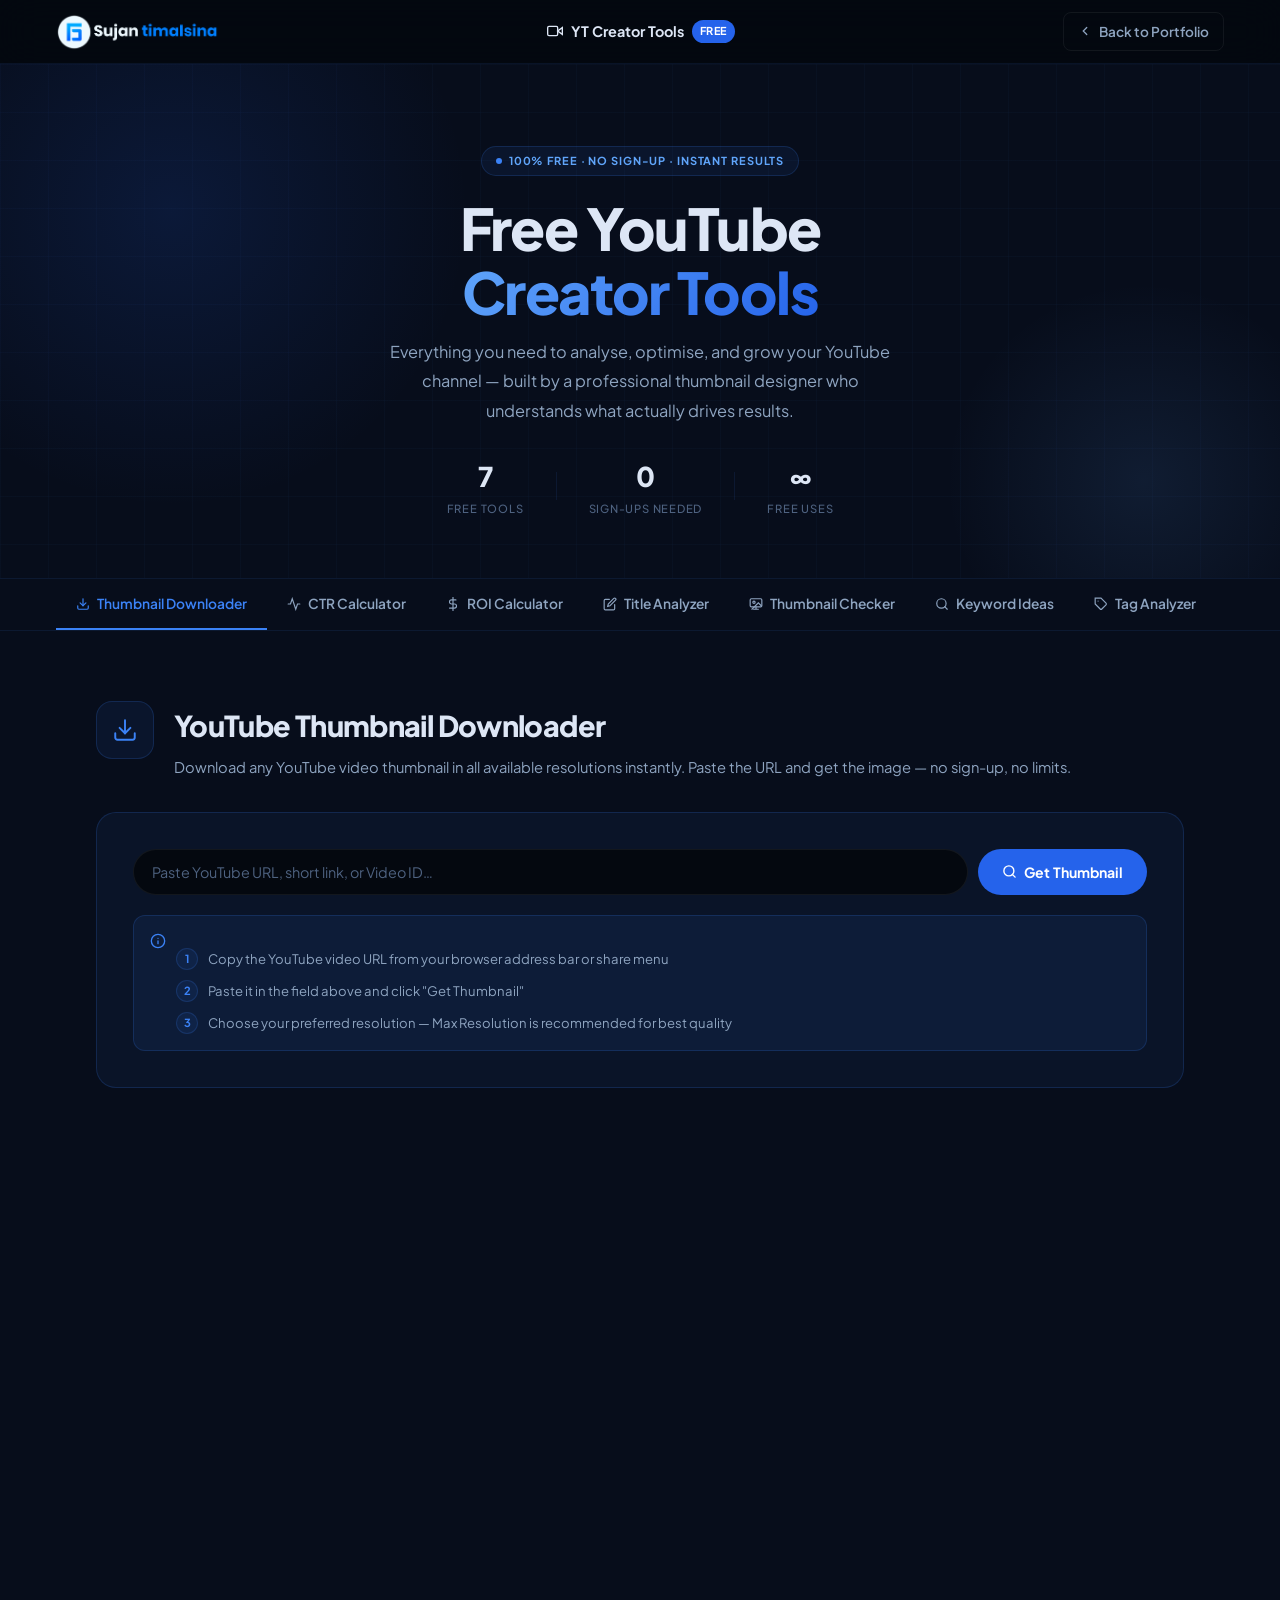
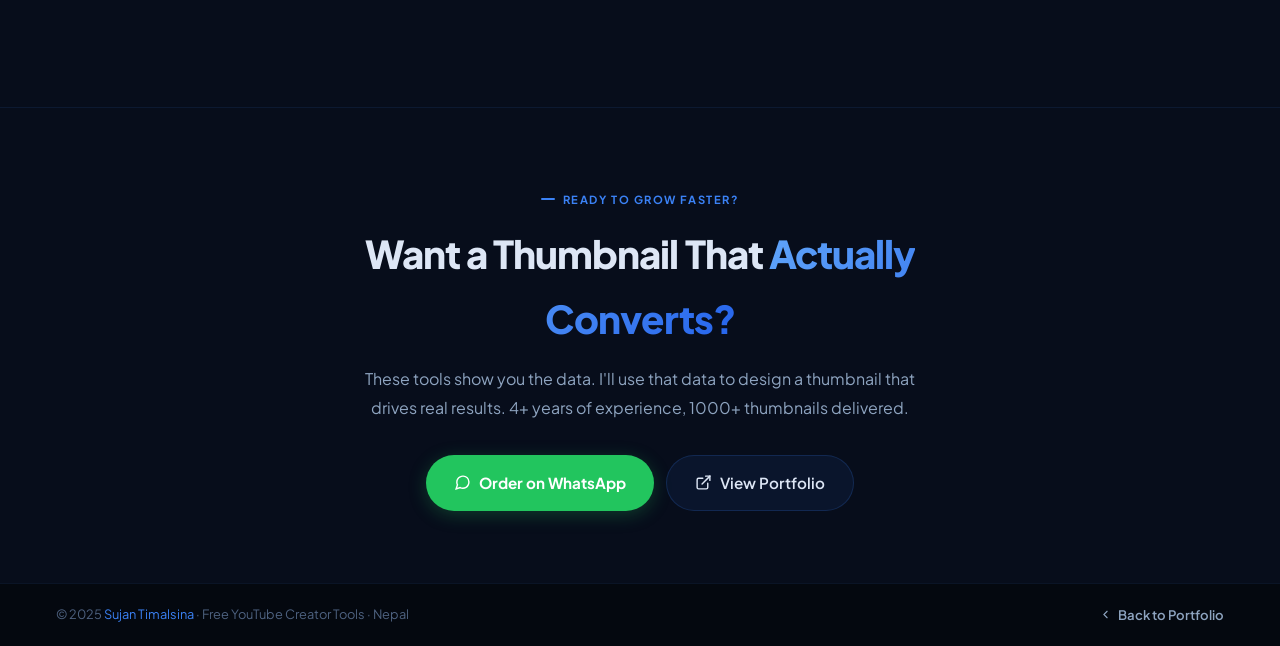
==== commit 21bd19f1: "Portfolio update" ====
--- a/yt-tools.html
+++ b/yt-tools.html
@@ -21,7 +21,7 @@
 }
 *,*::before,*::after{box-sizing:border-box;margin:0;padding:0}
 html{scroll-behavior:smooth;-webkit-text-size-adjust:100%}
-body{background:var(--bg);color:var(--tx);font-family:var(--f);line-height:1.7;overflow-x:hidden;-webkit-font-smoothing:antialiased}
+body{background:var(--bg2);color:var(--tx);font-family:var(--f);line-height:1.7;overflow-x:hidden;-webkit-font-smoothing:antialiased}
 img{display:block;max-width:100%;height:auto}
 a{text-decoration:none;color:inherit}
 button{cursor:pointer;font-family:var(--f);border:none;background:none}
